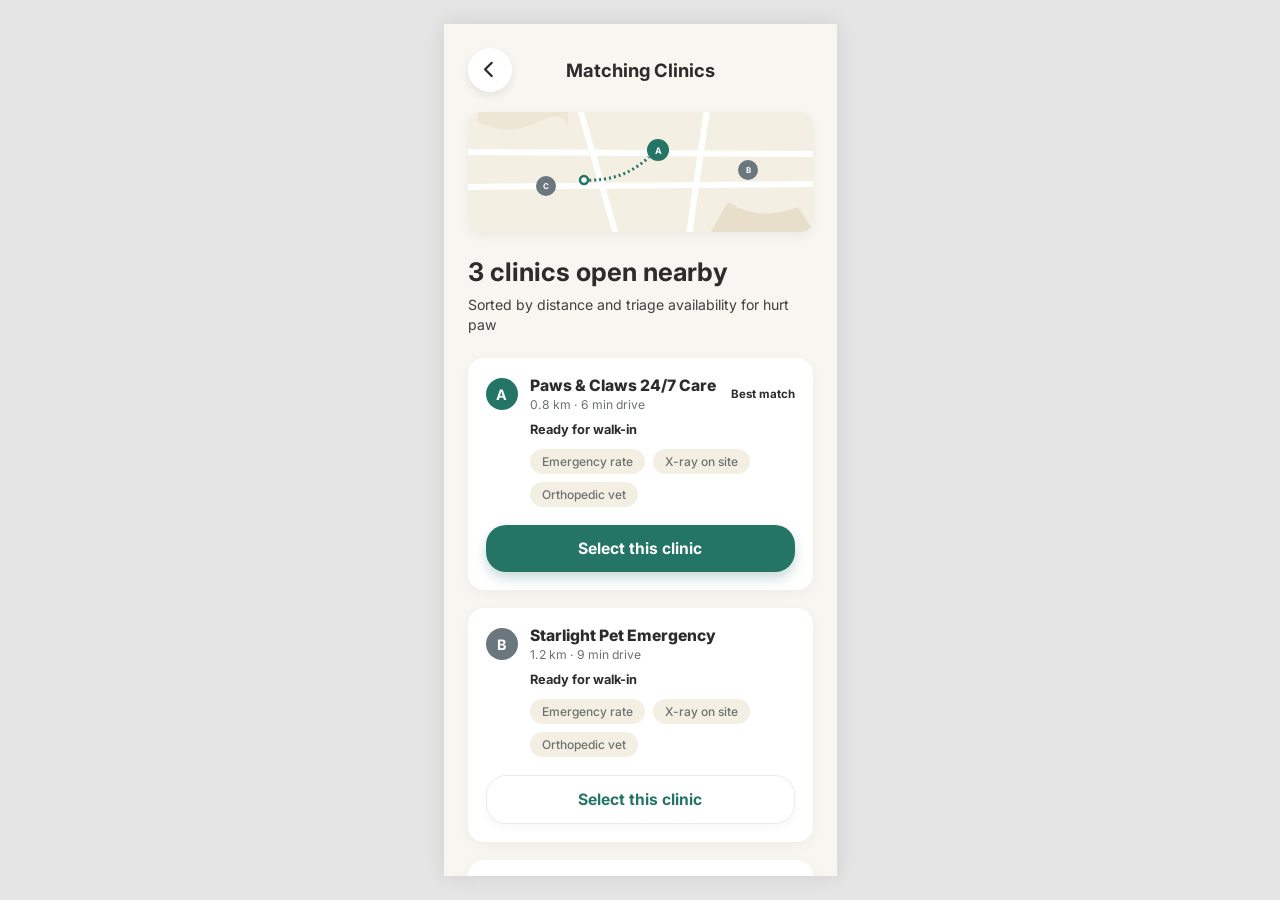
==== clinics.html @ 8c40bca0 "clinics pages done" ====
<!DOCTYPE html>
<html lang="en">
<head>
    <meta charset="UTF-8">
    <meta name="viewport" content="width=device-width, initial-scale=1.0">
    <title>PawPal - Matching Clinics</title>
    <link rel="stylesheet" href="clinics.css">
    <!-- Using Google Fonts and FontAwesome -->
    <link href="https://fonts.googleapis.com/css2?family=Inter:wght@400;500;600;700;800&display=swap" rel="stylesheet">
    <link rel="stylesheet" href="https://cdnjs.cloudflare.com/ajax/libs/font-awesome/6.4.0/css/all.min.css">
</head>
<body>

<div class="iphone-frame">
    
    <!-- Top Area with Back Button & Title -->
    <header class="header">
        <a href="symptoms.html" class="circle-back-btn" aria-label="Back to symptoms page">
            <i class="fa-solid fa-chevron-left"></i>
        </a>
        <h1 class="header-title">Matching Clinics</h1>
    </header>

    <!-- Scrollable Content -->
    <div class="content-area">
        
        <!-- Simplified map illustration matching the design exactly -->
        <div class="map-container">
            <svg class="map-svg" viewBox="0 0 345 120" xmlns="http://www.w3.org/2000/svg">
                <!-- Map Background (Roads and Land) -->
                <rect width="345" height="120" fill="#F4EFE3" rx="12"/>
                <path d="M-10,40 L355,42 M-10,75 L355,72" stroke="#FFFFFF" stroke-width="6" fill="none"/>
                <path d="M110,-10 L150,130 M240,-10 L220,130" stroke="#FFFFFF" stroke-width="6" fill="none"/>
                
                <!-- Shaded Land / Park Areas -->
                <path d="M10,10 Q40,25 70,10 T100,20 L100,-10 L10,-10 Z" fill="#EAE1CD" opacity="0.6"/>
                <path d="M260,90 Q290,110 330,95 L350,125 L240,125 Z" fill="#E1D5BD" opacity="0.6"/>

                <!-- Map Marker: Route -->
                <path d="M116,68 Q155,70 181,45" stroke="#247566" stroke-width="3" stroke-dasharray="2,3" fill="none"/>
                <circle cx="116" cy="68" r="4" fill="#F8F6F0" stroke="#247566" stroke-width="2.5"/>
                
                <!-- Markers (A, B, C) matching original frame exactly -->
                <!-- Marker A -->
                <circle cx="190" cy="38" r="11" fill="#247566"/>
                <text x="190" y="42" font-family="'Inter', sans-serif" font-size="9" fill="#FFFFFF" font-weight="700" text-anchor="middle">A</text>
                
                <!-- Marker B -->
                <circle cx="280" cy="58" r="10" fill="#6A777E"/>
                <text x="280" y="61" font-family="'Inter', sans-serif" font-size="8" fill="#FFFFFF" font-weight="700" text-anchor="middle">B</text>

                <!-- Marker C -->
                <circle cx="78" cy="74" r="10" fill="#6A777E"/>
                <text x="78" y="77" font-family="'Inter', sans-serif" font-size="8" fill="#FFFFFF" font-weight="700" text-anchor="middle">C</text>
            </svg>
        </div>

        <!-- Section Title -->
        <section class="results-header">
            <h2 class="results-count">3 clinics open nearby</h2>
            <p class="results-subtitle">Sorted by distance and triage availability for hurt paw</p>
        </section>

        <!-- Clinics Selection Cards -->
        <div class="clinics-list">
            
            <!-- Clinic 1 (Card A - Best match, active color) -->
            <div class="clinic-card flex-column">
                <div class="clinic-header">
                    <div class="marker-badge marker-a">A</div>
                    <div class="clinic-title-group">
                        <h3 class="clinic-name">Paws & Claws 24/7 Care</h3>
                        <p class="clinic-distance">0.8 km · 6 min drive</p>
                    </div>
                    <span class="match-badge">Best match</span>
                </div>

                <p class="status-alert">Ready for walk-in</p>

                <div class="tags-row">
                    <span class="tag">Emergency rate</span>
                    <span class="tag">X-ray on site</span>
                    <span class="tag">Orthopedic vet</span>
                </div>

                <!-- Update href here with your target selection/confirmation page -->
                <a href="booking-confirmation.html" class="btn-select primary-select">Select this clinic</a>
            </div>

            <!-- Clinic 2 (Card B - Unselected Variant) -->
            <div class="clinic-card flex-column">
                <div class="clinic-header">
                    <div class="marker-badge marker-b">B</div>
                    <div class="clinic-title-group">
                        <h3 class="clinic-name">Starlight Pet Emergency</h3>
                        <p class="clinic-distance">1.2 km · 9 min drive</p>
                    </div>
                    <span class="match-badge inline-hide">Best match</span>
                </div>

                <p class="status-alert">Ready for walk-in</p>

                <div class="tags-row">
                    <span class="tag">Emergency rate</span>
                    <span class="tag">X-ray on site</span>
                    <span class="tag">Orthopedic vet</span>
                </div>

                <!-- Update href here with your target selection/confirmation page -->
                <a href="booking-confirmation.html" class="btn-select secondary-select">Select this clinic</a>
            </div>

            <!-- Clinic 3 (Card C - Unselected Variant) -->
            <div class="clinic-card flex-column">
                <div class="clinic-header">
                    <div class="marker-badge marker-c">C</div>
                    <div class="clinic-title-group">
                        <h3 class="clinic-name">Beacon Veterinary Center</h3>
                        <p class="clinic-distance">2.4 km · 14 min drive</p>
                    </div>
                    <span class="match-badge inline-hide">Best match</span>
                </div>

                <p class="status-alert">Ready for walk-in</p>

                <div class="tags-row">
                    <span class="tag">Emergency rate</span>
                    <span class="tag">X-ray on site</span>
                    <span class="tag">Orthopedic vet</span>
                </div>

                <!-- Update href here with your target selection/confirmation page -->
                <a href="booking-confirmation.html" class="btn-select secondary-select">Select this clinic</a>
            </div>

        </div>

    </div>

</div>

</body>
</html>
---- clinics.css ----
/* Base Variables & Reset */
:root {
    --bg-color: #F8F6F0;
    --primary-teal: #247566;
    --primary-teal-dark: #1E6053;
    --card-bg-light: #E4F1EE;
    --text-dark: #2C2C2C;
    --text-muted: #6C7270;
    --white: #FFFFFF;
}

* {
    margin: 0;
    padding: 0;
    box-sizing: border-box;
    font-family: 'Inter', sans-serif;
}

body {
    background-color: #E5E5E5;
    display: flex;
    justify-content: center;
    align-items: center;
    min-height: 100vh;
}

/* iPhone 16 Frame Container */
.iphone-frame {
    width: 100%;
    max-width: 393px;
    height: 100vh;
    max-height: 852px;
    background-color: var(--bg-color);
    position: relative;
    display: flex;
    flex-direction: column;
    box-shadow: 0 0 20px rgba(0,0,0,0.1);
}

/* Top Area & Back Button */
.header {
    display: flex;
    align-items: center;
    padding: 24px 24px 10px 24px;
    position: relative;
}

.circle-back-btn {
    display: flex;
    justify-content: center;
    align-items: center;
    width: 44px;
    height: 44px;
    background-color: var(--white);
    border-radius: 50%;
    color: var(--text-dark);
    text-decoration: none;
    font-size: 1.1rem;
    box-shadow: 0 4px 10px rgba(0,0,0,0.08);
    position: absolute;
    left: 24px;
    z-index: 10;
    transition: transform 0.2s ease;
}

.circle-back-btn:active {
    transform: scale(0.95);
}

.header-title {
    color: var(--text-dark);
    font-size: 1.15rem;
    font-weight: 700;
    width: 100%;
    text-align: center;
    line-height: 44px; /* Align to the Back Button Height */
}

/* Scrollable Content */
.content-area {
    flex: 1;
    padding: 10px 24px 24px 24px;
    overflow-y: auto;
}

/* Map Styling */
.map-container {
    width: 100%;
    margin-bottom: 24px;
    box-shadow: 0 4px 12px rgba(0,0,0,0.05);
    border-radius: 12px;
    overflow: hidden;
}

.map-svg {
    display: block;
    width: 100%;
    height: auto;
}

/* Section Title text */
.results-header {
    margin-bottom: 24px;
}

.results-count {
    font-size: 1.6rem;
    font-weight: 700;
    color: var(--text-dark);
    margin-bottom: 8px;
}

.results-subtitle {
    font-size: 0.88rem;
    color: var(--text-dark);
    line-height: 1.4;
    opacity: 0.9;
}

/* Clinic Grid and List Items */
.clinics-list {
    display: flex;
    flex-direction: column;
    gap: 18px;
}

.clinic-card {
    background-color: var(--white);
    border-radius: 16px;
    padding: 18px;
    box-shadow: 0 4px 15px rgba(0,0,0,0.04);
}

.clinic-header {
    display: flex;
    align-items: center;
    gap: 12px;
    position: relative;
}

.marker-badge {
    width: 32px;
    height: 32px;
    border-radius: 50%;
    display: flex;
    align-items: center;
    justify-content: center;
    font-weight: 700;
    font-size: 0.9rem;
    color: var(--white);
}

.marker-a { background-color: var(--primary-teal); }
.marker-b, .marker-c { background-color: #6A777E; }

.clinic-title-group {
    flex: 1;
}

.clinic-name {
    font-size: 0.98rem;
    font-weight: 800;
    color: var(--text-dark);
    margin-bottom: 2px;
}

.clinic-distance {
    font-size: 0.76rem;
    color: var(--text-muted);
}

.match-badge {
    font-size: 0.72rem;
    font-weight: 700;
    color: var(--text-dark);
    background-color: transparent;
}

.inline-hide {
    visibility: hidden;
}

.status-alert {
    margin-left: 44px; /* indentation aligning with text */
    margin-top: 10px;
    font-size: 0.8rem;
    font-weight: 700;
    color: var(--text-dark);
}

/* tags design matching symptom details */
.tags-row {
    margin-left: 44px;
    display: flex;
    flex-wrap: wrap;
    gap: 8px;
    margin-top: 12px;
    margin-bottom: 18px;
}

.tag {
    background-color: #F4EFE3;
    color: var(--text-muted);
    font-size: 0.75rem;
    font-weight: 500;
    padding: 5px 12px;
    border-radius: 20px;
}

/* Buttons selection state UI effects */
.btn-select {
    display: block;
    text-align: center;
    text-decoration: none;
    font-size: 0.98rem;
    font-weight: 700;
    padding: 14px 20px;
    border-radius: 20px;
    transition: transform 0.2s ease, background-color 0.2s ease, opacity 0.2s ease;
}

.btn-select:active {
    transform: scale(0.98);
}

/* Main primary teal button - Active Best Match */
.primary-select {
    background-color: var(--primary-teal);
    color: var(--white);
    box-shadow: 0 6px 12px rgba(36, 117, 102, 0.25);
}

.primary-select:active {
    background-color: var(--primary-teal-dark);
}

/* White Outlined Button for other selections */
.secondary-select {
    background-color: var(--white);
    color: var(--primary-teal);
    border: 1.5px solid #EBEBEB;
    box-shadow: 0 4px 10px rgba(0,0,0,0.03);
}

.secondary-select:active {
    opacity: 0.75;
}
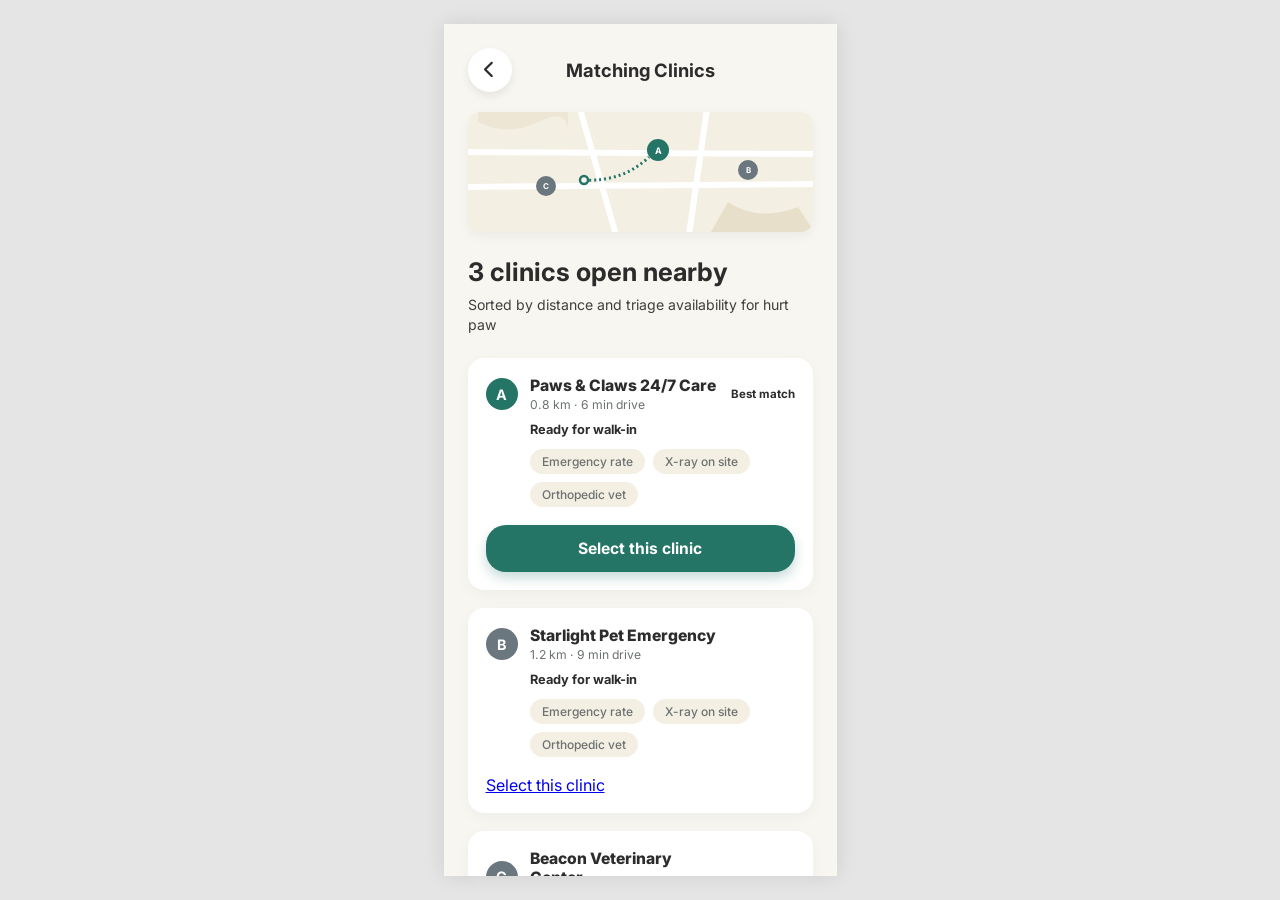
==== commit 059d35c1: "Update clinic selection link to review page" ====
--- a/clinics.html
+++ b/clinics.html
@@ -107,7 +107,7 @@
                 </div>
 
                 <!-- Update href here with your target selection/confirmation page -->
-                <a href="booking-confirmation.html" class="btn-select secondary-select">Select this clinic</a>
+                <a href="review.html">Select this clinic</a>
             </div>
 
             <!-- Clinic 3 (Card C - Unselected Variant) -->
@@ -140,4 +140,4 @@
 </div>
 
 </body>
-</html>+</html>
